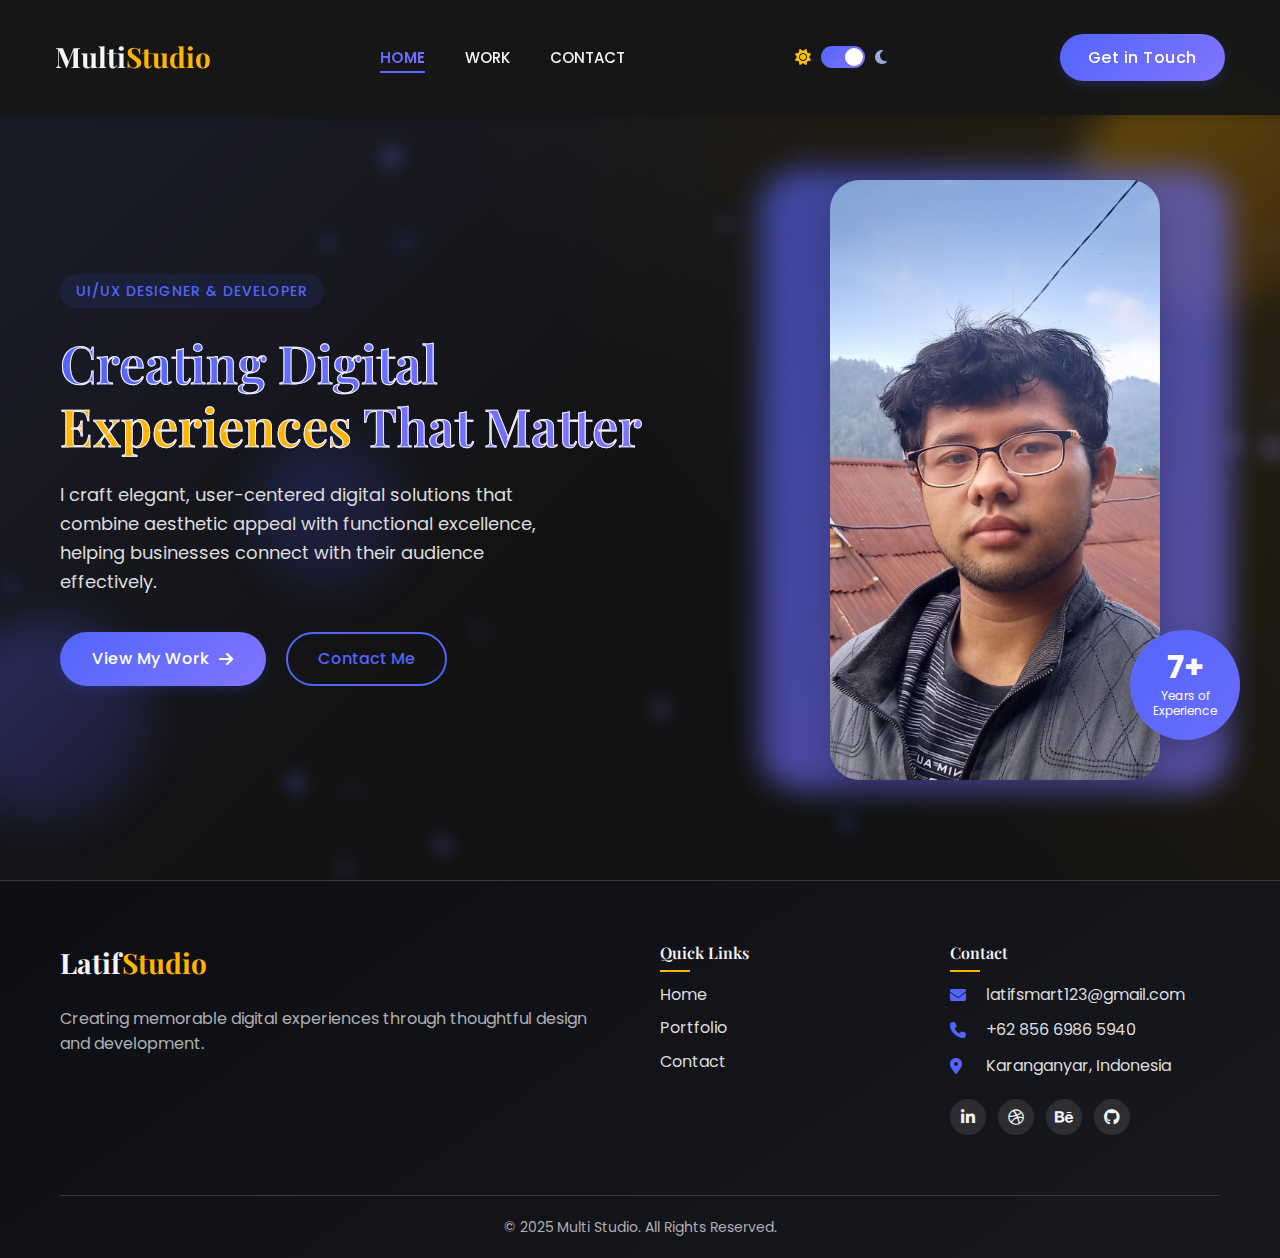
==== index.html @ 005adc11 "update repo" ====
<!DOCTYPE html>
<html lang="id">
  <head>
    <meta charset="UTF-8" />
    <meta name="viewport" content="width=device-width, initial-scale=1.0" />
    <title>Latif | UI/UX Designer & Developer</title>
    <link rel="stylesheet" href="style.css" />
    <link
      rel="stylesheet"
      href="https://cdnjs.cloudflare.com/ajax/libs/font-awesome/6.4.0/css/all.min.css"
    />
    <link
      href="https://fonts.googleapis.com/css2?family=Poppins:wght@300;400;500;600;700&family=Playfair+Display:wght@400;500;600;700&display=swap"
      rel="stylesheet"
    />
    <meta
      name="description"
      content="Latif - UI/UX Designer and Developer Portfolio. Creating digital experiences that matter."
    />
    <script src="script.js" defer></script>
  </head>
  <body>
    <!-- Gradient Dots Background -->
    <div class="gradient-dots"></div>
    <!-- Struktur header yang diperbaiki -->
    <!-- Header dengan struktur yang dioptimalkan -->
    <header>
      <div class="container">
        <!-- 1. Logo kiri -->
        <div class="logo">
          <a href="index.html">
            <span class="logo-text"
              >Multi<span class="accent">Studio</span></span
            >
          </a>
        </div>

        <!-- 2. Navigasi -->
        <nav>
          <ul class="nav-links">
            <li><a href="index.html" class="active">HOME</a></li>
            <li><a href="portfolio.html">WORK</a></li>
            <li><a href="contact.html">CONTACT</a></li>
          </ul>
        </nav>

        <!-- 3. Theme toggle tengah (untuk mobile) -->
        <div class="theme-toggle">
          <i class="fas fa-sun"></i>
          <label class="theme-toggle-switch">
            <input type="checkbox" id="themeToggle" class="hidden" />
            <span class="theme-toggle-slider"></span>
          </label>
          <i class="fas fa-moon"></i>
        </div>

        <!-- 4. CTA desktop -->
        <div class="cta desktop-only">
          <a href="contact.html" class="cta-button">Get in Touch</a>
        </div>

        <!-- 5. Hamburger mobile terpisah dan jelas -->
        <div class="hamburger mobile-trigger">
          <span></span>
          <span></span>
          <span></span>
        </div>
      </div>
    </header>

    <main>
      <section class="hero">
        <!-- Gradient particles container -->
        <div class="particles-container"></div>

        <!-- Gradient shape blobs -->
        <div class="shape shape-1"></div>
        <div class="shape shape-2"></div>
        <div class="shape shape-3"></div>

        <div class="container">
          <div class="hero-content">
            <div class="hero-text">
              <span class="subtitle">UI/UX DESIGNER & DEVELOPER</span>
              <h1>
                Creating Digital <span class="accent">Experiences</span> That
                Matter
              </h1>
              <p>
                I craft elegant, user-centered digital solutions that combine
                aesthetic appeal with functional excellence, helping businesses
                connect with their audience effectively.
              </p>
              <div class="hero-cta">
                <a href="portfolio.html" class="primary-button">
                  View My Work <i class="fas fa-arrow-right"></i>
                </a>
                <a href="contact.html" class="secondary-button"> Contact Me </a>
              </div>
            </div>
            <div class="hero-image">
              <!-- Profile image with gradient overlay -->
              <img
                src="images/latif.jpeg"
                alt="Latif Profile"
                class="profile-img"
              />
              <div class="experience-badge">
                <span class="years">7+</span>
                <span class="text">Years of<br />Experience</span>
              </div>
            </div>
          </div>
        </div>
      </section>
    </main>

    <footer>
      <div class="container">
        <div class="footer-content">
          <div class="footer-info">
            <div class="footer-logo">
              <span class="logo-text"
                >Latif<span class="accent">Studio</span></span
              >
            </div>
            <p>
              Creating memorable digital experiences through thoughtful design
              and development.
            </p>
          </div>
          <div class="footer-links-container">
            <div class="footer-links-column">
              <h4>Quick Links</h4>
              <div class="footer-links">
                <a href="index.html">Home</a>
                <a href="portfolio.html">Portfolio</a>
                <a href="contact.html">Contact</a>
              </div>
            </div>
            <div class="footer-links-column">
              <h4>Contact</h4>
              <div class="footer-contact-info">
                <p><i class="fas fa-envelope"></i> latifsmart123@gmail.com</p>
                <p><i class="fas fa-phone"></i> +62 856 6986 5940</p>
                <p>
                  <i class="fas fa-map-marker-alt"></i> Karanganyar, Indonesia
                </p>
              </div>
              <div class="footer-social">
                <a href="#"><i class="fab fa-linkedin-in"></i></a>
                <a href="#"><i class="fab fa-dribbble"></i></a>
                <a href="#"><i class="fab fa-behance"></i></a>
                <a href="#"><i class="fab fa-github"></i></a>
              </div>
            </div>
          </div>
        </div>
        <div class="footer-bottom">
          <p>&copy; 2025 Multi Studio. All Rights Reserved.</p>
        </div>
      </div>
    </footer>

    <script src="script.js"></script>
  </body>
</html>
---- style.css ----
/* 
   Theme Variables with Gradient Backgrounds
*/
:root {
  /* Light mode variables (default) */
  --primary-color: #3a5eff;
  --secondary-color: #6c48ff;
  --accent-color: #ffb400;
  --dark-bg: #ffffff;
  --light-bg: #f8f9fa;
  --text-color: #2d2e32;
  --text-secondary: #555555;
  --text-muted: #6c757d;
  --card-bg: #ffffff;
  --border-color: #e9ecef;
  --shadow-color: rgba(0, 0, 0, 0.05);
  --header-bg: rgba(255, 255, 255, 0.95);

  /* New gradient variables - Light mode */
  --gradient-primary: linear-gradient(135deg, #3a5eff, #6c48ff);
  --gradient-background: linear-gradient(145deg, #f8f9fa, #ffffff);
  --gradient-card: linear-gradient(135deg, #ffffff, #f8f9fa);
  --gradient-hero: linear-gradient(
    to right bottom,
    rgba(255, 255, 255, 0.8),
    rgba(248, 249, 250, 0.9)
  );
  --gradient-accent: linear-gradient(135deg, #ffb400, #ff9500);

  /* Light mode RGB variables */
  --primary-color-rgb: 58, 94, 255;
  --secondary-color-rgb: 106, 72, 255;
  --accent-color-rgb: 255, 180, 0;

  /* Common variables */
  --font-primary: "Poppins", sans-serif;
  --font-heading: "Playfair Display", serif;
  --transition: all 0.3s ease;
  --box-shadow: 0 10px 30px var(--shadow-color);
  --border-radius: 12px;
}

/* Dark mode variables with gradients */
[data-theme="dark"] {
  --primary-color: #5365fb;
  --secondary-color: #8075ff;
  --accent-color: #ffb400;
  --dark-bg: #161616;
  --light-bg: #202020;
  --text-color: #f5f5f5;
  --text-secondary: #dddddd;
  --text-muted: #b0b0b0;
  --card-bg: #242424;
  --border-color: #383838;
  --shadow-color: rgba(0, 0, 0, 0.2);
  --header-bg: rgba(22, 22, 22, 0.95);

  /* New gradient variables - Dark mode */
  --gradient-primary: linear-gradient(135deg, #5365fb, #8075ff);
  --gradient-background: linear-gradient(145deg, #0d0d14, #18181f);
  --gradient-card: linear-gradient(135deg, #242424, #1a1a1a);
  --gradient-hero: linear-gradient(
    to right bottom,
    rgba(22, 22, 22, 0.9),
    rgba(16, 16, 16, 0.95)
  );
  --gradient-accent: linear-gradient(135deg, #ffb400, #ff7300);

  /* Dark mode RGB variables */
  --primary-color-rgb: 83, 101, 251;
  --secondary-color-rgb: 128, 117, 255;
  --accent-color-rgb: 255, 180, 0;
}

/* 
   Theme Toggle Switch Styles - DENGAN PERBAIKAN
*/
.theme-toggle {
  display: flex;
  align-items: center;
  margin-right: 24px;
  position: relative;
  z-index: 1002;
}

.theme-toggle i {
  color: var(--text-color);
  font-size: 16px;
}

.theme-toggle i.fa-sun {
  color: #ffc107;
}

.theme-toggle i.fa-moon {
  color: #9fa8da;
}

.theme-toggle-switch {
  position: relative;
  display: inline-block;
  width: 44px;
  height: 22px;
  margin: 0 10px;
}

.theme-toggle-switch input {
  opacity: 0;
  width: 0;
  height: 0;
}

.theme-toggle-slider {
  position: absolute;
  cursor: pointer;
  top: 0;
  left: 0;
  right: 0;
  bottom: 0;
  background: var(--gradient-primary);
  transition: 0.4s;
  border-radius: 34px;
}

.theme-toggle-slider:before {
  position: absolute;
  content: "";
  height: 18px;
  width: 18px;
  left: 2px;
  bottom: 2px;
  background-color: white;
  transition: 0.4s;
  border-radius: 50%;
}

input:checked + .theme-toggle-slider {
  background: var(--gradient-primary);
}

input:checked + .theme-toggle-slider:before {
  transform: translateX(22px);
}

/* Helper class to hide elements but keep them accessible for screen readers */
.hidden {
  position: absolute;
  width: 1px;
  height: 1px;
  padding: 0;
  margin: -1px;
  overflow: hidden;
  clip: rect(0, 0, 0, 0);
  white-space: nowrap;
  border: 0;
}

/* 
   Global Styles 
*/
* {
  margin: 0;
  padding: 0;
  box-sizing: border-box;
}

body {
  font-family: var(--font-primary);
  background: var(--gradient-background);
  color: var(--text-color);
  line-height: 1.6;
  overflow-x: hidden;
  transition: background-color 0.3s ease, color 0.3s ease;
}

/* Add mesh gradient patterns to light and dark themes */
[data-theme="light"] body::before {
  content: "";
  position: fixed;
  top: 0;
  left: 0;
  width: 100%;
  height: 100%;
  background-image: radial-gradient(
      circle at 20% 35%,
      rgba(58, 94, 255, 0.05) 0%,
      transparent 50%
    ),
    radial-gradient(
      circle at 75% 15%,
      rgba(255, 180, 0, 0.05) 0%,
      transparent 50%
    ),
    radial-gradient(
      circle at 85% 75%,
      rgba(106, 72, 255, 0.05) 0%,
      transparent 50%
    );
  pointer-events: none;
  z-index: -1;
}

/* Enhanced gradient background for dark mode */
[data-theme="dark"] body {
  background: linear-gradient(135deg, #0f1016, #191925);
  background-attachment: fixed;
}

[data-theme="dark"] body::before {
  content: "";
  position: fixed;
  top: 0;
  left: 0;
  width: 100%;
  height: 100%;
  background-image: radial-gradient(
      circle at 20% 35%,
      rgba(83, 101, 251, 0.15) 0%,
      transparent 50%
    ),
    radial-gradient(
      circle at 75% 15%,
      rgba(255, 180, 0, 0.1) 0%,
      transparent 50%
    ),
    radial-gradient(
      circle at 85% 75%,
      rgba(128, 117, 255, 0.15) 0%,
      transparent 50%
    );
  pointer-events: none;
  z-index: -1;
}

h1,
h2,
h3,
h4,
h5,
h6 {
  font-family: var(--font-heading);
  font-weight: 600;
  line-height: 1.3;
}

.container {
  width: 100%;
  max-width: 1200px;
  margin: 0 auto;
  padding: 0 20px;
}

.accent {
  color: var(--accent-color);
}

a {
  color: var(--text-color);
  text-decoration: none;
  transition: var(--transition);
}

img {
  max-width: 100%;
  height: auto;
}

ul {
  list-style: none;
}

section {
  padding: 100px 0;
  position: relative;
}

/* Gradient overlay for section transitions */
section:not(:first-child)::before {
  content: "";
  position: absolute;
  top: -100px;
  left: 0;
  width: 100%;
  height: 100px;
  background: linear-gradient(to bottom, transparent, var(--dark-bg));
  z-index: 1;
}

/* Prevent scrolling when menu is open */
body.menu-open {
  overflow: hidden;
}
/* 
   Header and Navigation - DENGAN PERBAIKAN
*/
header {
  position: fixed;
  top: 0;
  left: 0;
  width: 100%;
  z-index: 1002;
  background: var(--header-bg);
  backdrop-filter: blur(10px);
  padding: 20px 0;
  transition: var(--transition);
  box-shadow: 0 2px 10px var(--shadow-color);
}

header .container {
  display: flex;
  justify-content: space-between;
  align-items: center;
  position: relative;
  z-index: 1002;
  padding: 15px;
}

.logo a {
  font-family: var(--font-heading);
  font-size: 28px;
  font-weight: 700;
  color: var(--text-color);
  display: flex;
  align-items: center;
}

.logo-text {
  position: relative;
}

/* Global Styles for Navigation */
.nav-links {
  display: flex;
  justify-content: space-between;
  align-items: center;
  list-style: none;
  padding: 0;
  margin: 0;
}

.nav-links li {
  margin: 0 15px;
}

.nav-links li a {
  text-decoration: none;
  color: var(--text-color);
  font-weight: 500;
  transition: color 0.3s ease;
}

.nav-links li a:hover {
  color: var(--primary-color);
}

.nav-links li a.active {
  background: var(--gradient-primary);
  background-clip: text;
  -webkit-background-clip: text;
  color: transparent;
  font-weight: 600;
}

.nav-links {
  display: flex;
}

.nav-links li {
  margin: 0 20px;
}

.nav-links li a {
  font-size: 15px;
  font-weight: 500;
  padding: 5px 0;
  position: relative;
  color: var(--text-color);
}

.nav-links li a::after {
  content: "";
  position: absolute;
  width: 0;
  height: 2px;
  background-color: var(--primary-color);
  bottom: 0;
  left: 0;
  transition: var(--transition);
}

.nav-links li a:hover::after,
.nav-links li a.active::after {
  width: 100%;
}

/* Add gradient background to active navigation */
.nav-links li a.active {
  background: var(--gradient-primary);
  background-clip: text;
  -webkit-background-clip: text;
  color: transparent;
  font-weight: 600;
}

.cta-button {
  background: var(--gradient-primary);
  color: white;
  padding: 12px 28px;
  border-radius: 50px;
  font-weight: 500;
  letter-spacing: 0.5px;
  transition: var(--transition);
  box-shadow: 0 4px 12px rgba(58, 94, 255, 0.2);
  position: relative;
  z-index: 1001;
  overflow: hidden;
}

.cta-button:before {
  content: "";
  position: absolute;
  top: 0;
  left: 0;
  width: 100%;
  height: 100%;
  background: var(--gradient-primary);
  z-index: -1;
  transition: 0.5s;
  transform: scaleX(0);
  transform-origin: right;
}

.cta-button:hover {
  transform: translateY(-3px);
  box-shadow: 0 6px 15px rgba(58, 94, 255, 0.3);
}

.cta-button:hover:before {
  transform: scaleX(1);
  transform-origin: left;
}

/* ===== HAMBURGER MENU (DENGAN PERBAIKAN) ===== */
/* Default: Menyembunyikan hamburger di desktop */
.hamburger {
  display: none !important;
  cursor: pointer;
  flex-direction: column;
  justify-content: space-between;
  width: 30px;
  height: 20px;
  position: absolute;
  right: 15px;
  top: 50%;
  transform: translateY(-50%);
  z-index: 1003; /* Z-index tinggi agar tetap di atas */
  transition: all 0.3s ease;
}

.hamburger span {
  display: block;
  height: 3px;
  width: 100%;
  background-color: var(--text-color);
  border-radius: 3px;
  transition: all 0.3s ease;
}

/* Hamburger Animation */
.hamburger.active span:nth-child(1) {
  transform: translateY(8px) rotate(45deg);
}

.hamburger.active span:nth-child(2) {
  opacity: 0;
}

.hamburger.active span:nth-child(3) {
  transform: translateY(-8px) rotate(-45deg);
}

/* Enhanced glow effects */
.primary-button:hover,
.cta-button:hover {
  box-shadow: 0 6px 15px rgba(var(--primary-color-rgb), 0.4),
    0 0 30px rgba(var(--primary-color-rgb), 0.2);
}

.secondary-button {
  background-color: transparent;
  border: 2px solid var(--primary-color);
  color: var(--primary-color);
  padding: 12px 30px;
  border-radius: 50px;
  font-weight: 500;
  transition: var(--transition);
}

.secondary-button:hover {
  background-color: var(--primary-color);
  color: white;
  transform: translateY(-3px);
}

/* 
   Hero Section
*/
.hero {
  padding: 180px 0 100px;
  position: relative;
  overflow: hidden;
  background-image: var(--gradient-background);
}

.hero:before {
  content: "";
  position: absolute;
  top: 0;
  left: 0;
  right: 0;
  bottom: 0;
  background-image: var(--gradient-hero);
  z-index: 0;
}

/* Add gradient overlay to hero section */
.hero::after {
  content: "";
  position: absolute;
  top: 0;
  left: 0;
  width: 100%;
  height: 100%;
  background: linear-gradient(
      135deg,
      rgba(var(--primary-color-rgb), 0.1) 0%,
      transparent 50%
    ),
    linear-gradient(
      235deg,
      rgba(var(--accent-color-rgb), 0.1) 0%,
      transparent 50%
    );
  z-index: 0;
}

.hero-content {
  display: flex;
  justify-content: space-between;
  align-items: center;
  gap: 60px;
  position: relative;
  z-index: 1;
}

.hero-text {
  flex: 1;
  max-width: 600px;
}

.subtitle {
  background-color: rgba(58, 94, 255, 0.1);
  color: var(--primary-color);
  padding: 6px 16px;
  border-radius: 50px;
  display: inline-block;
  margin-bottom: 24px;
  font-weight: 500;
  font-size: 14px;
  letter-spacing: 1px;
}

/* Gradient text for headings */
.section-title,
.hero-text h1 {
  background-image: var(--gradient-primary);
  background-clip: text;
  -webkit-background-clip: text;
  color: transparent;
  display: inline-block;
  font-size: 52px;
  margin-bottom: 24px;
  line-height: 1.2;
}

/* Gradient text stroke effect for featured headings */
.hero-text h1 {
  position: relative;
  color: transparent;
  -webkit-text-stroke: 1px var(--text-color);
  background-clip: text;
  -webkit-background-clip: text;
  background-image: linear-gradient(
    to right,
    var(--primary-color),
    var(--secondary-color)
  );
}

.hero-text p {
  margin-bottom: 32px;
  font-size: 18px;
  color: var(--text-secondary);
  max-width: 500px;
}

.hero-cta {
  display: flex;
  align-items: center;
  gap: 20px;
  margin-top: 36px;
}

.primary-button {
  background: var(--gradient-primary);
  color: white;
  padding: 14px 32px;
  border-radius: 50px;
  font-weight: 500;
  letter-spacing: 0.5px;
  display: inline-flex;
  align-items: center;
  box-shadow: 0 4px 12px rgba(58, 94, 255, 0.2);
  transition: var(--transition);
  position: relative;
  z-index: 1;
  overflow: hidden;
}

.primary-button:before {
  content: "";
  position: absolute;
  top: 0;
  left: 0;
  width: 100%;
  height: 100%;
  background: var(--gradient-primary);
  z-index: -1;
  transition: 0.5s;
  transform: scaleX(0);
  transform-origin: right;
}

.primary-button i {
  margin-left: 10px;
}

.primary-button:hover {
  transform: translateY(-3px);
  box-shadow: 0 6px 15px rgba(58, 94, 255, 0.3);
}

.primary-button:hover:before {
  transform: scaleX(1);
  transform-origin: left;
}

.hero-image {
  flex: 1;
  position: relative;
  max-width: 450px;
  display: flex;
  justify-content: center;
}

/* Gradient borders for featured elements */
.hero-image::after {
  content: "";
  position: absolute;
  top: -10px;
  left: -10px;
  right: -10px;
  bottom: -10px;
  background: var(--gradient-primary);
  z-index: 1;
  border-radius: 40px;
  opacity: 0.6;
  filter: blur(15px);
}

.profile-img {
  border-radius: 30px;
  position: relative;
  z-index: 2;
  max-width: 100%;
  height: auto;
  max-height: 600px;
  object-fit: cover;
  box-shadow: var(--box-shadow);
}
/* Add gradient to experience badge */
.experience-badge {
  position: absolute;
  bottom: 40px;
  right: -20px;
  background: var(--gradient-primary);
  background-size: 200% 200%;
  animation: gradientAnimation 5s ease infinite;
  color: white;
  padding: 20px;
  border-radius: 50%;
  width: 110px;
  height: 110px;
  display: flex;
  flex-direction: column;
  justify-content: center;
  align-items: center;
  text-align: center;
  box-shadow: var(--box-shadow);
  z-index: 3;
}

.experience-badge .years {
  font-size: 32px;
  font-weight: 700;
  line-height: 1;
  margin-bottom: 5px;
}

.experience-badge .text {
  font-size: 12px;
  line-height: 1.3;
}

/* Add animated shape gradients for hero section */
.shape {
  position: absolute;
  border-radius: 50%;
  z-index: 1;
  filter: blur(20px);
}

.shape-1 {
  width: 200px;
  height: 200px;
  background: linear-gradient(
    135deg,
    rgba(83, 101, 251, 0.3),
    rgba(106, 72, 255, 0.1)
  );
  bottom: 60px;
  left: -50px;
  animation: floatAnimation 8s ease-in-out infinite;
}

.shape-2 {
  width: 250px;
  height: 250px;
  background: linear-gradient(
    135deg,
    rgba(255, 180, 0, 0.3),
    rgba(255, 115, 0, 0.1)
  );
  top: 60px;
  right: -50px;
  animation: floatAnimation 10s ease-in-out infinite reverse;
}

.shape-3 {
  width: 150px;
  height: 150px;
  background: linear-gradient(
    135deg,
    rgba(58, 94, 255, 0.2),
    rgba(108, 72, 255, 0.1)
  );
  top: 50%;
  left: 20%;
  animation: floatAnimation 12s ease-in-out infinite 1s;
}

@keyframes floatAnimation {
  0% {
    transform: translateY(0) rotate(0deg);
  }
  50% {
    transform: translateY(-20px) rotate(5deg);
  }
  100% {
    transform: translateY(0) rotate(0deg);
  }
}

.social-bar {
  position: absolute;
  left: 40px;
  top: 50%;
  transform: translateY(-50%);
  display: flex;
  flex-direction: column;
  align-items: center;
}

.social-icon {
  width: 40px;
  height: 40px;
  border-radius: 50%;
  background-color: var(--card-bg);
  color: var(--text-color);
  display: flex;
  align-items: center;
  justify-content: center;
  margin: 10px 0;
  transition: var(--transition);
  box-shadow: var(--box-shadow);
}

/* Add gradient to social icons hover state */
.social-icon:hover,
.footer-social a:hover {
  background: var(--gradient-primary);
  background-size: 200% 200%;
  transform: translateY(-3px);
  color: white;
}

/* Special hover effect for social icons */
.social-icon:hover {
  transform: translateY(-3px) rotate(15deg);
  background: var(--gradient-primary);
  box-shadow: 0 5px 15px rgba(var(--primary-color-rgb), 0.3);
}

.social-line {
  width: 2px;
  height: 100px;
  background-color: var(--border-color);
  margin-top: 16px;
}

.scroll-indicator {
  position: absolute;
  bottom: 40px;
  right: 40px;
  display: flex;
  flex-direction: column;
  align-items: center;
  transform: rotate(90deg);
  transform-origin: right bottom;
}

.scroll-text {
  font-size: 14px;
  font-weight: 500;
  letter-spacing: 2px;
  margin-right: 10px;
  color: var(--text-muted);
}

/* Add gradient to scroll line */
.scroll-line {
  width: 60px;
  height: 2px;
  background: var(--gradient-primary);
  background-size: 200% 200%;
  animation: gradientAnimation 5s ease infinite;
  margin-top: 8px;
  position: relative;
}

.scroll-line:after {
  content: "";
  position: absolute;
  right: 0;
  top: -3px;
  width: 8px;
  height: 8px;
  border-radius: 50%;
  background-color: var(--primary-color);
  box-shadow: 0 0 10px 2px var(--primary-color);
}

/* 
   Section Headers
*/
.section-header {
  text-align: center;
  margin-bottom: 60px;
  position: relative;
  z-index: 1;
}

.section-subtitle {
  color: var(--primary-color);
  font-size: 14px;
  font-weight: 500;
  letter-spacing: 2px;
  display: block;
  margin-bottom: 16px;
}

.section-title {
  font-size: 40px;
  margin-bottom: 20px;
  position: relative;
  display: inline-block;
}

.section-title:after {
  content: "";
  position: absolute;
  width: 60px;
  height: 3px;
  background-color: var(--accent-color);
  bottom: -10px;
  left: 50%;
  transform: translateX(-50%);
}

/* 
   About Section
*/
.about {
  background: var(--gradient-background);
  position: relative;
}

.about-content {
  display: flex;
  align-items: center;
  gap: 60px;
}

.about-image {
  flex: 1;
  position: relative;
  border-radius: var(--border-radius);
  overflow: hidden;
}

.about-image img {
  width: 100%;
  border-radius: var(--border-radius);
  transition: var(--transition);
}

.image-overlay {
  position: absolute;
  top: 0;
  left: 0;
  width: 100%;
  height: 100%;
  background: linear-gradient(
    135deg,
    rgba(83, 101, 251, 0.2),
    rgba(255, 180, 0, 0.2)
  );
  border-radius: var(--border-radius);
}

.about-text {
  flex: 1;
}

.about-text h3 {
  font-size: 32px;
  margin-bottom: 24px;
  color: var(--text-color);
}

.about-text p {
  margin-bottom: 24px;
  color: var(--text-secondary);
}

.stats-grid {
  display: grid;
  grid-template-columns: repeat(3, 1fr);
  gap: 24px;
  margin: 40px 0;
}

.stat-item {
  text-align: center;
}

.stat-number {
  display: block;
  font-size: 36px;
  font-weight: 700;
  color: var(--primary-color);
  margin-bottom: 8px;
}

.stat-text {
  display: block;
  font-size: 14px;
  color: var(--text-muted);
}

.skills {
  margin: 40px 0;
}

.skill {
  margin-bottom: 24px;
}

.skill-header {
  display: flex;
  justify-content: space-between;
  margin-bottom: 8px;
  font-weight: 500;
}

.skill-percentage {
  color: var(--primary-color);
}

.skill-bar {
  height: 8px;
  background-color: rgba(0, 0, 0, 0.1);
  border-radius: 4px;
  overflow: hidden;
  position: relative;
}

/* Add animated gradient to skill progress bars */
.skill-progress {
  height: 100%;
  background: var(--gradient-primary);
  border-radius: 4px;
  background-size: 200% 200%;
  animation: gradientAnimation 5s ease infinite;
}

/* Enhance skill bars with gradient animation */
.skill-bar::after {
  content: "";
  position: absolute;
  top: 0;
  left: 0;
  height: 100%;
  width: 30px;
  background: linear-gradient(
    90deg,
    rgba(255, 255, 255, 0),
    rgba(255, 255, 255, 0.3),
    rgba(255, 255, 255, 0)
  );
  animation: shimmer 2s infinite;
}

@keyframes shimmer {
  0% {
    transform: translateX(-100%);
  }
  100% {
    transform: translateX(1000%);
  }
}

.text-button {
  display: inline-flex;
  align-items: center;
  color: var(--primary-color);
  font-weight: 500;
  transition: var(--transition);
}

.text-button i {
  margin-left: 8px;
  transition: var(--transition);
}

.text-button:hover {
  color: var(--secondary-color);
}

.text-button:hover i {
  transform: translateX(5px);
}

/* 
   Services Section
*/
.services {
  padding: 120px 0;
}

.services-grid {
  display: grid;
  grid-template-columns: repeat(auto-fill, minmax(280px, 1fr));
  gap: 30px;
}

/* Update cards with gradient backgrounds */
.service-card {
  background: var(--gradient-card);
  box-shadow: var(--box-shadow);
  border-radius: var(--border-radius);
  padding: 40px 30px;
  transition: var(--transition);
  text-align: center;
  border: 1px solid var(--border-color);
  backdrop-filter: blur(15px);
  -webkit-backdrop-filter: blur(15px);
}

/* Animated gradient border */
@keyframes gradientBorder {
  0% {
    border-image-source: linear-gradient(
      0deg,
      var(--primary-color),
      var(--secondary-color)
    );
  }
  100% {
    border-image-source: linear-gradient(
      360deg,
      var(--primary-color),
      var(--secondary-color)
    );
  }
}

.service-card:hover {
  transform: translateY(-10px);
  box-shadow: 0 15px 30px var(--shadow-color);
  border-width: 2px;
  border-style: solid;
  border-image-slice: 1;
  border-image-source: linear-gradient(
    var(--primary-color),
    var(--secondary-color)
  );
  animation: gradientBorder 3s linear infinite;
}

/* Add animated gradient to service icons */
.service-icon {
  width: 80px;
  height: 80px;
  background: var(--gradient-primary);
  color: white;
  font-size: 32px;
  border-radius: 50%;
  display: flex;
  align-items: center;
  justify-content: center;
  margin: 0 auto 24px;
  transition: var(--transition);
  background-size: 200% 200%;
  animation: gradientAnimation 5s ease infinite;
}

/* Animation for gradient flow */
@keyframes gradientAnimation {
  0% {
    background-position: 0% 50%;
  }
  50% {
    background-position: 100% 50%;
  }
  100% {
    background-position: 0% 50%;
  }
}

.service-card h3 {
  margin-bottom: 16px;
  font-size: 22px;
}

.service-card p {
  color: var(--text-muted);
  margin-bottom: 24px;
}

.service-link {
  display: inline-flex;
  align-items: center;
  color: var(--primary-color);
  font-weight: 500;
  font-size: 15px;
  transition: var(--transition);
}

.service-link i {
  margin-left: 8px;
  font-size: 14px;
  transition: var(--transition);
}

.service-link:hover {
  color: var(--secondary-color);
}

.service-link:hover i {
  transform: translateX(5px);
}

/* 
   CTA Section
*/
/* Update CTA section with gradient */
.cta-section {
  background: var(--gradient-background);
  padding: 80px 0;
  position: relative;
  overflow: hidden;
}

.cta-section:before {
  content: "";
  position: absolute;
  top: 0;
  left: 0;
  right: 0;
  bottom: 0;
  background-image: var(--gradient-hero);
  opacity: 0.7;
  z-index: 0;
}

.cta-grid {
  display: grid;
  grid-template-columns: 2fr 1fr;
  gap: 40px;
  align-items: center;
  position: relative;
  z-index: 1;
}

.cta-text h2 {
  font-size: 36px;
  margin-bottom: 16px;
}

.cta-text p {
  font-size: 18px;
  color: var(--text-muted);
  max-width: 500px;
}

.cta-button-container {
  display: flex;
  justify-content: flex-end;
}

/* Add pulse animation to CTA button */
@keyframes pulseGradient {
  0% {
    box-shadow: 0 0 0 0 rgba(83, 101, 251, 0.7);
  }
  70% {
    box-shadow: 0 0 0 15px rgba(83, 101, 251, 0);
  }
  100% {
    box-shadow: 0 0 0 0 rgba(83, 101, 251, 0);
  }
}

.cta-button-container .primary-button {
  animation: pulseGradient 2s infinite;
}
/* 
   Footer
*/
/* Update footer */
footer {
  background: var(--gradient-background);
  border-top: 1px solid var(--border-color);
  padding: 60px 0 20px;
  position: relative;
}

.footer-content {
  display: grid;
  grid-template-columns: repeat(auto-fit, minmax(200px, 1fr));
  gap: 40px;
  margin-bottom: 40px;
}

.footer-info {
  padding-right: 20px;
}

.footer-logo {
  font-family: var(--font-heading);
  font-size: 28px;
  font-weight: 700;
  color: var(--text-color);
  margin-bottom: 20px;
}

.footer-info p {
  color: var(--text-muted);
  margin-bottom: 20px;
}

.footer-links-container {
  display: grid;
  grid-template-columns: repeat(auto-fit, minmax(150px, 1fr));
  gap: 20px;
}

.footer-links-column {
  margin-bottom: 20px;
}

.footer-links-column h4 {
  margin-bottom: 10px;
  position: relative;
  display: inline-block;
  padding-bottom: 8px;
}

.footer-links-column h4:after {
  content: "";
  position: absolute;
  left: 0;
  bottom: 0;
  width: 30px;
  height: 2px;
  background-color: var(--accent-color);
}

.footer-links {
  display: flex;
  flex-direction: column;
}

.footer-links a {
  margin-bottom: 8px;
  color: var(--text-secondary);
  transition: var(--transition);
}

.footer-links a:hover {
  color: var(--primary-color);
  transform: translateX(5px);
}

.footer-contact-info p {
  display: flex;
  align-items: center;
  margin-bottom: 10px;
  color: var(--text-secondary);
}

.footer-contact-info i {
  width: 24px;
  margin-right: 12px;
  color: var(--primary-color);
}

.footer-social {
  display: flex;
  margin-top: 20px;
}

.footer-social a {
  width: 36px;
  height: 36px;
  background-color: rgba(255, 255, 255, 0.1);
  color: var(--text-color);
  display: flex;
  align-items: center;
  justify-content: center;
  border-radius: 50%;
  margin-right: 12px;
  transition: var(--transition);
}

.footer-social a:hover {
  background-color: var(--primary-color);
  color: white;
  transform: translateY(-5px);
}

.footer-bottom {
  text-align: center;
  padding-top: 20px;
  border-top: 1px solid var(--border-color);
}

.footer-bottom p {
  color: var(--text-muted);
  font-size: 14px;
}

/* 
   Portfolio Page Styles
*/

/* Header Section */
.page-header {
  background: var(--gradient-background);
  padding: 100px 0 60px;
  text-align: center;
  position: relative;
  overflow: hidden;
}

.page-header:before {
  content: "";
  position: absolute;
  top: 0;
  left: 0;
  right: 0;
  bottom: 0;
  background-image: var(--gradient-hero);
  opacity: 0.7;
  z-index: 0;
}

.page-header .section-title {
  margin-bottom: 10px;
}

.page-header p {
  color: var(--text-secondary);
  max-width: 600px;
  margin: 0 auto;
}

/* Portfolio Section */
.portfolio {
  background-color: var(--dark-bg);
  padding: 40px 0 80px;
}

/* Filter Buttons */
.portfolio-filter {
  display: flex;
  justify-content: center;
  gap: 20px;
  margin-bottom: 50px;
}

.filter-btn {
  background: transparent;
  border: none;
  color: var(--text-color);
  font-family: var(--font-primary);
  font-size: 16px;
  font-weight: 500;
  cursor: pointer;
  padding: 10px 20px;
  border-radius: 30px;
  transition: var(--transition);
}

.filter-btn.active,
.filter-btn:hover {
  background-color: var(--primary-color);
  color: white;
}

/* Portfolio Grid */
.portfolio-grid {
  display: grid;
  grid-template-columns: repeat(3, 1fr);
  gap: 30px;
}

/* Portfolio Items */
.portfolio-item {
  position: relative;
  border-radius: var(--border-radius);
  overflow: hidden;
  background-color: var(--card-bg);
  transition: var(--transition);
}

.portfolio-item:hover {
  transform: translateY(-10px);
  box-shadow: var(--box-shadow);
}

/* Add gradient overlay to portfolio items */
.portfolio-item::before {
  content: "";
  position: absolute;
  top: 0;
  left: 0;
  width: 100%;
  height: 100%;
  background: linear-gradient(
    145deg,
    rgba(var(--primary-color-rgb), 0.1),
    rgba(var(--secondary-color-rgb), 0.1)
  );
  border-radius: var(--border-radius);
  opacity: 0;
  transition: var(--transition);
  z-index: 1;
}

.portfolio-item:hover::before {
  opacity: 1;
}

/* Portfolio Images */
.portfolio-image {
  position: relative;
  overflow: hidden;
  height: 250px;
  border-radius: var(--border-radius);
}

.portfolio-image img {
  width: 100%;
  height: 100%;
  object-fit: cover;
  transition: transform 0.6s ease;
  filter: grayscale(20%);
  transition: filter 0.6s ease, transform 0.6s ease;
}

.portfolio-item:hover .portfolio-image img {
  transform: scale(1.1);
  filter: grayscale(0%);
}

/* Portfolio Overlay */
.portfolio-overlay {
  position: absolute;
  bottom: 0;
  left: 0;
  width: 100%;
  height: 100%;
  background: linear-gradient(to top, rgba(0, 0, 0, 0.8), transparent);
  display: flex;
  align-items: flex-end;
  padding: 20px;
  transition: var(--transition);
  opacity: 0;
}

.portfolio-item:hover .portfolio-overlay {
  opacity: 1;
}

/* Portfolio Info */
.portfolio-info {
  color: white;
  width: 100%;
}

.portfolio-info h3 {
  font-size: 20px;
  margin-bottom: 5px;
}

.portfolio-info p {
  font-size: 14px;
  opacity: 0.8;
}

/* Portfolio Link */
.portfolio-link {
  position: absolute;
  top: 20px;
  right: 20px;
  background-color: var(--primary-color);
  color: white;
  width: 40px;
  height: 40px;
  border-radius: 50%;
  display: flex;
  align-items: center;
  justify-content: center;
  transition: var(--transition);
  transform: translateY(20px);
  opacity: 0;
}

.portfolio-item:hover .portfolio-link {
  transform: translateY(0);
  opacity: 1;
}

/* 
   Contact Page Styles
*/

/* Contact Section */
.contact-section {
  background-color: var(--dark-bg);
  padding: 60px 0 100px;
}

.contact-grid {
  display: grid;
  grid-template-columns: 1fr 1fr;
  gap: 40px;
}

/* Contact Information Card */
.contact-info-card {
  background: var(--gradient-card);
  border-radius: var(--border-radius);
  padding: 40px;
  height: 100%;
  box-shadow: var(--box-shadow);
  backdrop-filter: blur(15px);
  -webkit-backdrop-filter: blur(15px);
  border: 2px solid;
  border-image-slice: 1;
  border-image-source: linear-gradient(
    to right,
    var(--primary-color),
    var(--secondary-color)
  );
  animation: borderAnimation 8s infinite linear;
  background-clip: padding-box;
}

.contact-info-card h2 {
  font-size: 28px;
  margin-bottom: 10px;
  color: var(--text-color);
}

.contact-info-card > p {
  color: var(--text-secondary);
  margin-bottom: 40px;
}

/* Contact Details */
.contact-details {
  margin-bottom: 50px;
}

.contact-item {
  display: flex;
  margin-bottom: 30px;
}

.contact-icon {
  width: 50px;
  height: 50px;
  background-color: rgba(58, 94, 255, 0.1);
  border-radius: 50%;
  display: flex;
  align-items: center;
  justify-content: center;
  margin-right: 15px;
}

.contact-icon i {
  color: var(--primary-color);
  font-size: 20px;
}

.contact-text h3 {
  font-size: 18px;
  margin-bottom: 5px;
  color: var(--text-color);
}

.contact-text p {
  color: var(--text-secondary);
  font-size: 15px;
}

/* Social Icons */
.social-icons {
  display: flex;
  gap: 15px;
}

.social-icons .social-icon {
  width: 40px;
  height: 40px;
  background-color: var(--dark-bg);
  border-radius: 50%;
  display: flex;
  align-items: center;
  justify-content: center;
  color: var(--text-color);
  transition: var(--transition);
  margin: 0;
}

.social-icons .social-icon:hover {
  background-color: var(--primary-color);
  color: white;
  transform: translateY(-5px);
}

/* Contact Form Card */
.contact-form-card {
  background: var(--gradient-card);
  border-radius: var(--border-radius);
  padding: 40px;
  box-shadow: var(--box-shadow);
  backdrop-filter: blur(15px);
  -webkit-backdrop-filter: blur(15px);
  border: 2px solid;
  border-image-slice: 1;
  border-image-source: linear-gradient(
    to right,
    var(--primary-color),
    var(--secondary-color)
  );
  animation: borderAnimation 8s infinite linear;
  background-clip: padding-box;
}

/* Add animated gradient border to cards */
@keyframes borderAnimation {
  0% {
    border-image-source: linear-gradient(
      0deg,
      var(--primary-color),
      var(--secondary-color)
    );
  }
  25% {
    border-image-source: linear-gradient(
      90deg,
      var(--primary-color),
      var(--secondary-color)
    );
  }
  50% {
    border-image-source: linear-gradient(
      180deg,
      var(--primary-color),
      var(--secondary-color)
    );
  }
  75% {
    border-image-source: linear-gradient(
      270deg,
      var(--primary-color),
      var(--secondary-color)
    );
  }
  100% {
    border-image-source: linear-gradient(
      360deg,
      var(--primary-color),
      var(--secondary-color)
    );
  }
}

.contact-form-card h2 {
  font-size: 28px;
  margin-bottom: 30px;
  color: var(--text-color);
}

/* Form Styles */
.form-group {
  margin-bottom: 25px;
}

.form-group label {
  display: block;
  margin-bottom: 8px;
  font-weight: 500;
  color: var(--text-color);
}

.form-group input,
.form-group textarea {
  width: 100%;
  padding: 12px 15px;
  background-color: var(--dark-bg);
  border: 1px solid var(--border-color);
  border-radius: 8px;
  color: var(--text-color);
  font-family: var(--font-primary);
  font-size: 15px;
  transition: var(--transition);
}

.form-group input:focus,
.form-group textarea:focus {
  border-color: var(--primary-color);
  outline: none;
  box-shadow: 0 0 0 3px rgba(58, 94, 255, 0.1);
}

.form-group input::placeholder,
.form-group textarea::placeholder {
  color: var(--text-muted);
}

/* Send Button */
.send-button {
  background: var(--primary-color);
  color: white;
  border: none;
  border-radius: 50px;
  padding: 14px 30px;
  font-family: var(--font-primary);
  font-size: 16px;
  font-weight: 500;
  cursor: pointer;
  display: inline-flex;
  align-items: center;
  justify-content: center;
  transition: var(--transition);
}

.send-button i {
  margin-left: 10px;
}

.send-button:hover {
  background: var(--secondary-color);
  transform: translateY(-3px);
  box-shadow: 0 6px 15px rgba(58, 94, 255, 0.2);
}

/* Animated particles */
.particles-container {
  position: absolute;
  top: 0;
  left: 0;
  width: 100%;
  height: 100%;
  overflow: hidden;
  z-index: 0;
  pointer-events: none;
}

.particle {
  position: absolute;
  border-radius: 50%;
  opacity: 0.1;
  filter: blur(8px);
}

/* Additional animation for floating particles */
@keyframes floatParticle {
  0% {
    transform: translateY(0) translateX(0) rotate(0deg);
  }
  33% {
    transform: translateY(-30px) translateX(20px) rotate(120deg);
  }
  66% {
    transform: translateY(20px) translateX(-15px) rotate(240deg);
  }
  100% {
    transform: translateY(0) translateX(0) rotate(360deg);
  }
}

.particle:nth-child(odd) {
  animation: floatParticle 15s ease-in-out infinite;
}

.particle:nth-child(even) {
  animation: floatParticle 20s ease-in-out infinite reverse;
}

/* Add glowing dots animation for the background */
.gradient-dots {
  position: fixed;
  top: 0;
  left: 0;
  width: 100%;
  height: 100%;
  overflow: hidden;
  z-index: -1;
  opacity: 0.5;
}

.gradient-dot {
  position: absolute;
  width: 2px;
  height: 2px;
  border-radius: 50%;
  background-color: var(--primary-color);
  opacity: 0.2;
}

@keyframes pulseAndMove {
  0% {
    transform: scale(1);
    opacity: 0.3;
  }
  50% {
    transform: scale(1.5);
    opacity: 0.1;
  }
  100% {
    transform: scale(1);
    opacity: 0.3;
  }
}

/* Gradient dividers between sections */
.gradient-divider {
  height: 3px;
  background: var(--gradient-primary);
  margin: 0 auto;
  width: 100px;
  border-radius: 3px;
}
/* 
   Media Queries untuk Responsiveness - DENGAN PERBAIKAN TOGGLE DARK MODE
*/
@media (max-width: 1024px) {
  section {
    padding: 80px 0;
  }

  .hero-text h1 {
    font-size: 44px;
  }

  .section-title {
    font-size: 36px;
  }

  .about-text h3 {
    font-size: 28px;
  }

  .social-bar {
    display: none;
  }

  .scroll-indicator {
    display: none;
  }

  .stats-grid {
    grid-template-columns: repeat(3, 1fr);
  }

  .portfolio-grid {
    grid-template-columns: repeat(2, 1fr);
  }
}

/* ===== PERBAIKAN UTAMA UNTUK MOBILE LAYOUT ===== */
@media (max-width: 768px) {
  /* Perbaikan untuk theme toggle dan hamburger */

  /* PERUBAHAN: Pindahkan theme toggle ke tengah */
  .theme-toggle {
    position: absolute;
    left: 50%;
    transform: translateX(-50%);
    margin-right: 0;
    z-index: 1001;
  }

  /* Perbaikan tampilan hamburger menu */
  .hamburger {
    display: flex !important;
    position: absolute;
    right: 15px;
    top: 50%;
    transform: translateY(-50%);
    z-index: 1003;
    visibility: visible !important;
    opacity: 1 !important;
    width: 30px !important;
    height: 20px !important;
    overflow: visible !important;
    pointer-events: auto !important;
  }

  /* Sesuaikan ukuran logo */
  .logo {
    max-width: 40%;
    margin-right: auto;
  }

  /* Sembunyikan tombol CTA di mobile */
  .cta {
    display: none !important;
  }

  /* Styling nav links untuk mobile */
  .nav-links {
    position: fixed;
    top: 0;
    left: -100%;
    width: 100%;
    height: 100vh;
    background: var(--card-bg);
    background: linear-gradient(135deg, var(--dark-bg), var(--light-bg));
    flex-direction: column;
    justify-content: center;
    align-items: center;
    transition: all 0.5s ease;
    z-index: 1000;
    padding: 80px 0;
    backdrop-filter: blur(10px);
    -webkit-backdrop-filter: blur(10px);
    box-shadow: 0 10px 30px var(--shadow-color);
  }

  .nav-links.active {
    left: 0;
  }

  .nav-links li {
    margin: 20px 0;
    opacity: 0;
    transform: translateY(20px);
    transition: all 0.4s ease;
    transition-delay: 0.1s;
  }

  .nav-links.active li {
    opacity: 1;
    transform: translateY(0);
  }

  .nav-links.active li:nth-child(1) {
    transition-delay: 0.1s;
  }
  .nav-links.active li:nth-child(2) {
    transition-delay: 0.2s;
  }
  .nav-links.active li:nth-child(3) {
    transition-delay: 0.3s;
  }
  .nav-links.active li:nth-child(4) {
    transition-delay: 0.4s;
  }
  .nav-links.active li:nth-child(5) {
    transition-delay: 0.5s;
  }

  .nav-links li a {
    font-size: 18px;
    display: inline-block;
    padding: 8px 15px;
    position: relative;
  }

  /* Indikator menu mobile */
  .nav-links::after {
    content: "";
    position: absolute;
    bottom: 40px;
    left: 50%;
    transform: translateX(-50%);
    width: 60px;
    height: 4px;
    background: var(--gradient-primary);
    border-radius: 2px;
  }

  /* Layout adaptif untuk konten */
  .hero-content {
    flex-direction: column;
    gap: 60px;
  }

  .hero-text {
    order: 2;
    text-align: center;
  }

  .hero-cta {
    justify-content: center;
  }

  .about-content {
    flex-direction: column;
  }

  .about-text {
    text-align: center;
  }

  .stats-grid {
    grid-template-columns: repeat(3, 1fr);
  }

  .cta-grid {
    grid-template-columns: 1fr;
    text-align: center;
    gap: 30px;
  }

  .cta-button-container {
    justify-content: center;
  }

  .footer-content {
    grid-template-columns: 1fr;
  }

  .footer-info {
    text-align: center;
    padding-right: 0;
  }

  .footer-links-container {
    grid-template-columns: repeat(2, 1fr);
    gap: 30px;
  }

  .portfolio-filter {
    flex-wrap: wrap;
  }

  .contact-grid {
    grid-template-columns: 1fr;
  }

  .contact-info-card,
  .contact-form-card {
    padding: 30px;
  }
}

@media (max-width: 576px) {
  /* Penyesuaian untuk layar sangat kecil */
  .theme-toggle {
    transform: translateX(-50%) scale(0.9); /* Sedikit lebih kecil pada layar sangat kecil */
  }

  .hamburger {
    width: 25px;
    height: 16px;
    right: 15px;
  }

  /* Animasi hamburger untuk layar kecil */
  .hamburger.active span:nth-child(1) {
    transform: translateY(7px) rotate(45deg);
  }

  .hamburger.active span:nth-child(3) {
    transform: translateY(-7px) rotate(-45deg);
  }

  header .container {
    padding: 0 15px;
  }

  .logo a {
    font-size: 24px;
  }

  .nav-links li a {
    font-size: 16px;
  }

  section {
    padding: 60px 0;
  }

  .hero {
    padding: 150px 0 60px;
  }

  .hero-text h1 {
    font-size: 36px;
  }

  .hero-text p {
    font-size: 16px;
  }

  .hero-cta {
    flex-direction: column;
    gap: 16px;
  }

  .section-title {
    font-size: 28px;
  }

  .about-text h3 {
    font-size: 24px;
  }

  .stats-grid {
    grid-template-columns: 1fr;
    gap: 16px;
  }

  .services-grid {
    grid-template-columns: 1fr;
  }

  .cta-text h2 {
    font-size: 28px;
  }

  .footer-links-container {
    grid-template-columns: 1fr;
    gap: 40px;
  }

  .footer-links-column {
    text-align: center;
  }

  .footer-links-column h4:after {
    left: 50%;
    transform: translateX(-50%);
  }

  .footer-contact-info p {
    justify-content: center;
  }

  .footer-social {
    justify-content: center;
  }

  .portfolio-grid {
    grid-template-columns: 1fr;
  }

  .page-header {
    padding: 80px 0 40px;
  }

  .contact-section {
    padding: 40px 0 60px;
  }

  .contact-info-card h2,
  .contact-form-card h2 {
    font-size: 24px;
  }

  .contact-info-card > p {
    margin-bottom: 30px;
  }

  .contact-item {
    flex-direction: column;
    align-items: flex-start;
  }

  .contact-icon {
    margin-bottom: 10px;
  }

  .form-group {
    margin-bottom: 20px;
  }
}

/* Desktop-only class untuk menyembunyikan elemen di desktop */
.mobile-only {
  display: none;
}

/* Mobile-only class untuk menyembunyikan elemen di mobile */
@media (max-width: 768px) {
  .desktop-only {
    display: none !important;
  }

  .mobile-only {
    display: block;
  }
}

/* Khusus untuk memastikan hamburger disembunyikan di desktop */
@media (min-width: 769px) {
  .hamburger {
    display: none !important;
    visibility: hidden !important;
    opacity: 0 !important;
    width: 0 !important;
    height: 0 !important;
    overflow: hidden !important;
    position: absolute !important;
    clip: rect(0, 0, 0, 0) !important;
    margin: -1px !important;
    padding: 0 !important;
    border: 0 !important;
    pointer-events: none !important;
  }
}
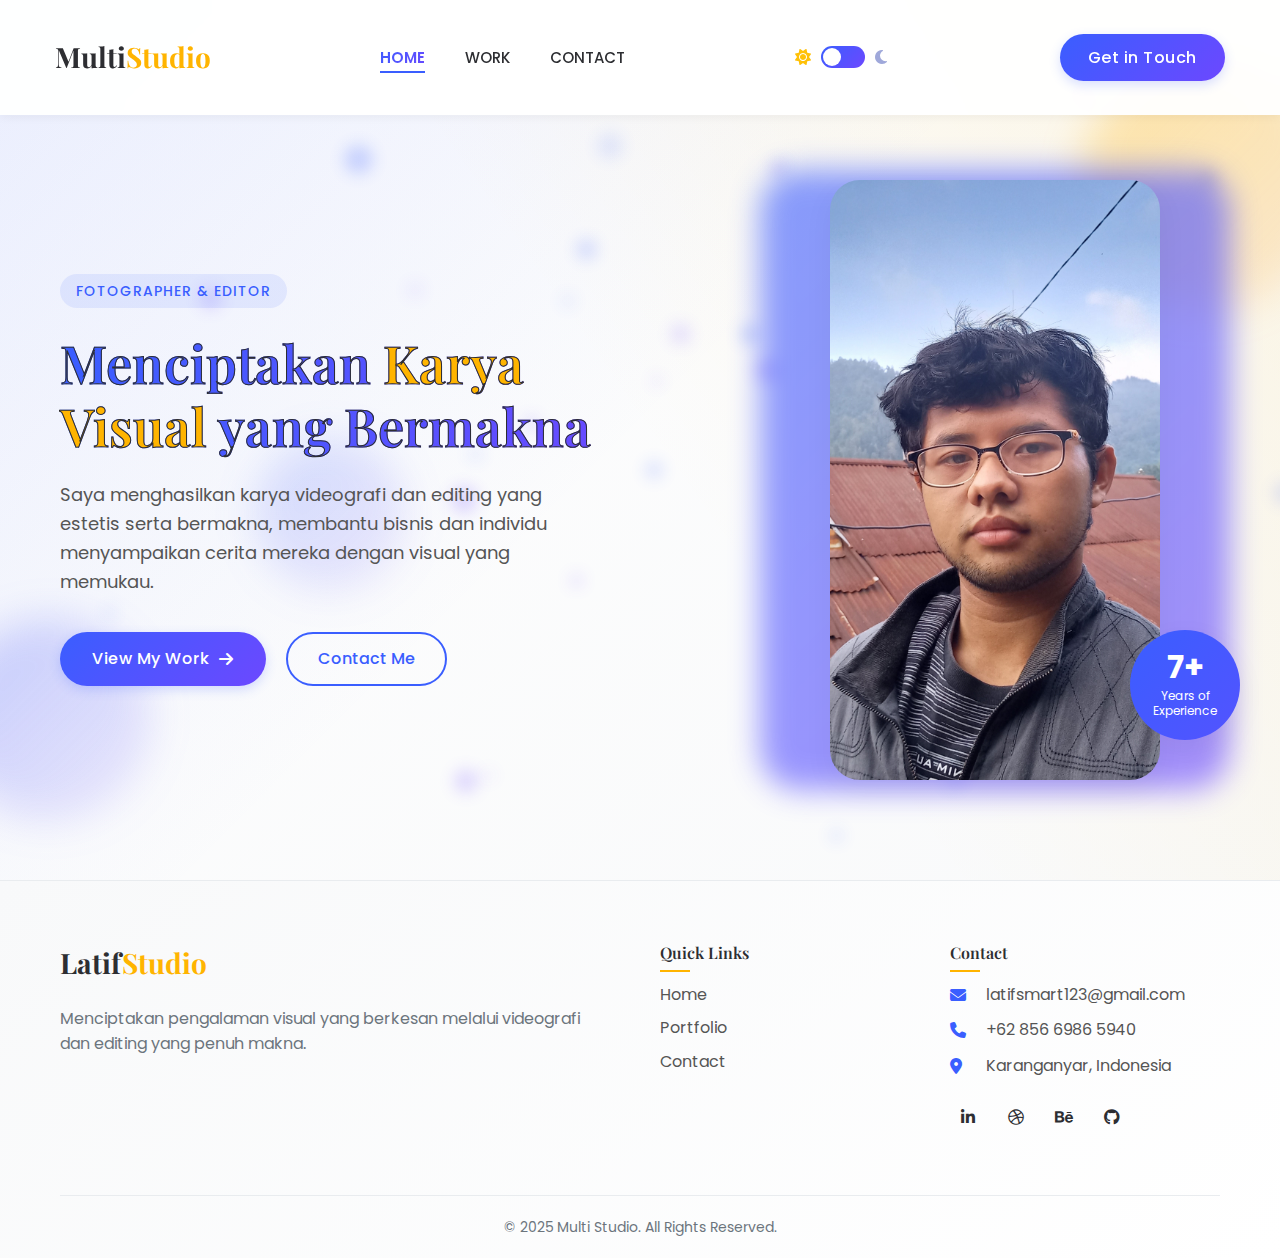
==== commit b5d2f08c: "update repo" ====
--- a/index.html
+++ b/index.html
@@ -3,7 +3,7 @@
   <head>
     <meta charset="UTF-8" />
     <meta name="viewport" content="width=device-width, initial-scale=1.0" />
-    <title>Latif | UI/UX Designer & Developer</title>
+    <title>Latif | Videogrpahy and Editor</title>
     <link rel="stylesheet" href="style.css" />
     <link
       rel="stylesheet"
@@ -15,7 +15,7 @@
     />
     <meta
       name="description"
-      content="Latif - UI/UX Designer and Developer Portfolio. Creating digital experiences that matter."
+      content="Latif - Videogrpahy and Editor Portfolio. Creating digital experiences that matter."
     />
     <script src="script.js" defer></script>
   </head>
@@ -81,16 +81,17 @@
         <div class="container">
           <div class="hero-content">
             <div class="hero-text">
-              <span class="subtitle">UI/UX DESIGNER & DEVELOPER</span>
+              <span class="subtitle">FOTOGRAPHER & EDITOR</span>
               <h1>
-                Creating Digital <span class="accent">Experiences</span> That
-                Matter
+                Menciptakan <span class="accent">Karya Visual</span> yang
+                Bermakna
               </h1>
               <p>
-                I craft elegant, user-centered digital solutions that combine
-                aesthetic appeal with functional excellence, helping businesses
-                connect with their audience effectively.
+                Saya menghasilkan karya videografi dan editing yang estetis
+                serta bermakna, membantu bisnis dan individu menyampaikan cerita
+                mereka dengan visual yang memukau.
               </p>
+
               <div class="hero-cta">
                 <a href="portfolio.html" class="primary-button">
                   View My Work <i class="fas fa-arrow-right"></i>
@@ -125,8 +126,8 @@
               >
             </div>
             <p>
-              Creating memorable digital experiences through thoughtful design
-              and development.
+              Menciptakan pengalaman visual yang berkesan melalui videografi dan
+              editing yang penuh makna.
             </p>
           </div>
           <div class="footer-links-container">
--- a/style.css
+++ b/style.css
@@ -1387,11 +1387,25 @@
 
 /* Header Section */
 .page-header {
-  background: var(--gradient-background);
-  padding: 100px 0 60px;
+  position: relative;
+  padding: 150px 0; /* Tambahkan padding atas dan bawah */
   text-align: center;
-  position: relative;
-  overflow: hidden;
+  color: var(--text-color);
+}
+
+.page-header .section-header {
+  position: relative;
+  z-index: 1;
+}
+
+.page-header .section-title {
+  font-size: 48px;
+  margin-bottom: 20px;
+}
+
+.page-header p {
+  font-size: 18px;
+  color: var(--text-muted);
 }
 
 .page-header:before {
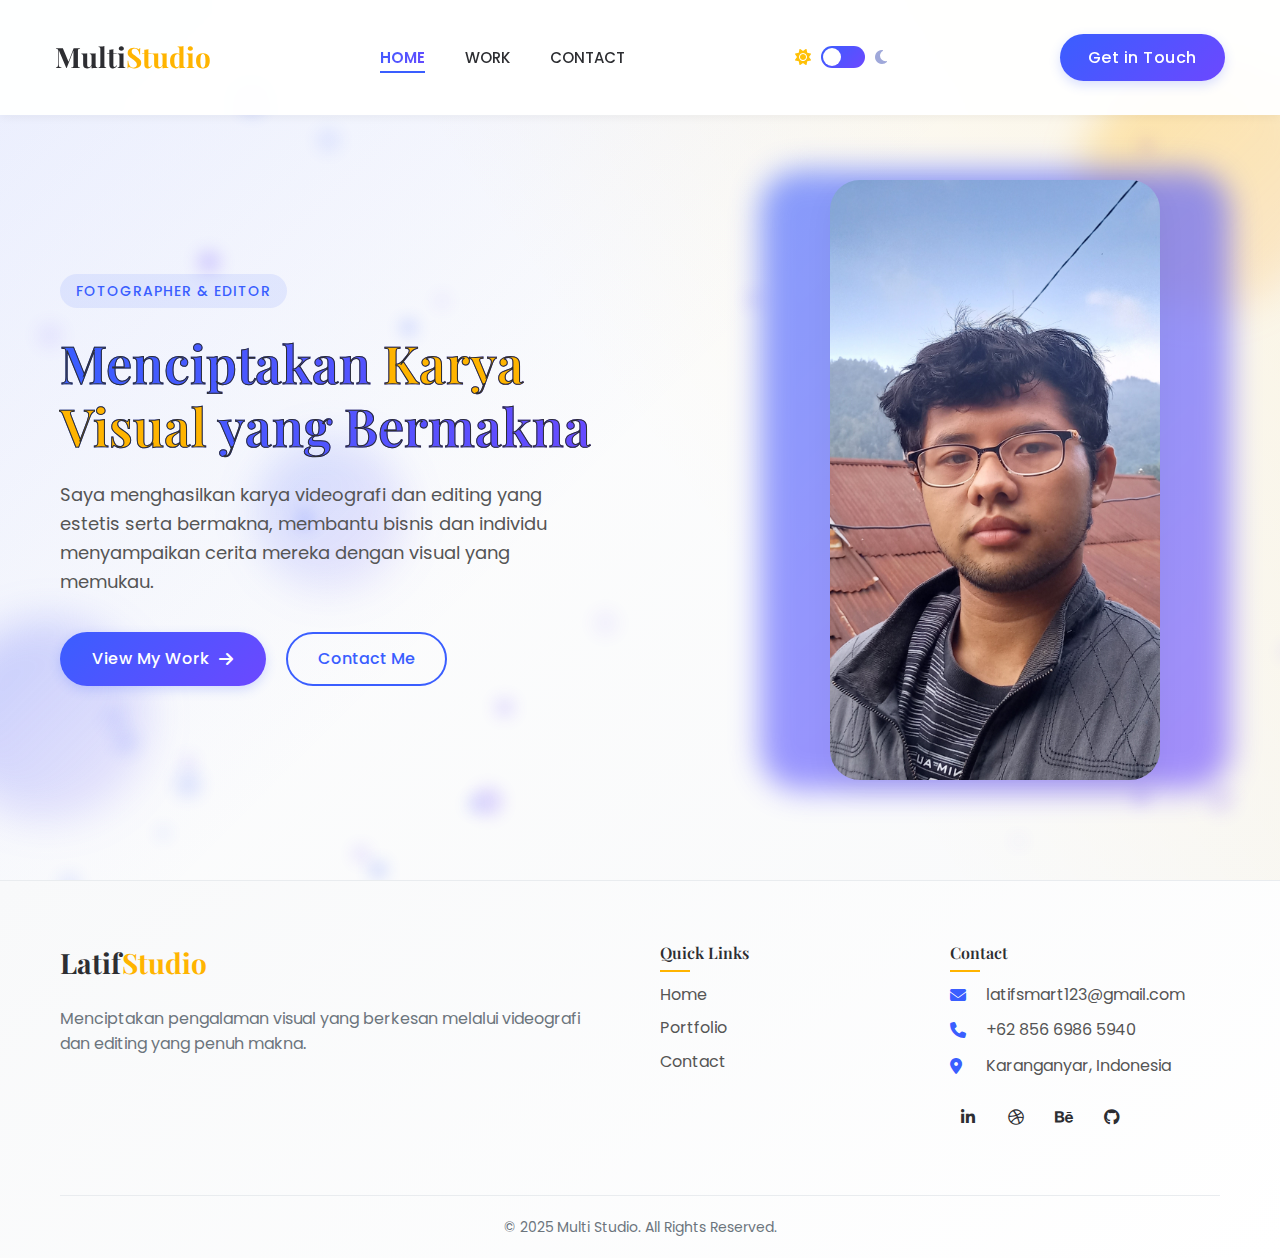
==== commit 56219a52: "edited port" ====
--- a/index.html
+++ b/index.html
@@ -106,10 +106,6 @@
                 alt="Latif Profile"
                 class="profile-img"
               />
-              <div class="experience-badge">
-                <span class="years">7+</span>
-                <span class="text">Years of<br />Experience</span>
-              </div>
             </div>
           </div>
         </div>
--- a/style.css
+++ b/style.css
@@ -2291,3 +2291,49 @@
     pointer-events: none !important;
   }
 }
+
+/* Filter Portfolio Without JavaScript */
+input[type="radio"] {
+  display: none;
+}
+
+.filter-btn {
+  cursor: pointer;
+  padding: 10px 20px;
+  margin: 5px;
+  background-color: var(--light-bg);
+  border: 1px solid var(--border-color);
+  border-radius: var(--border-radius);
+  transition: var(--transition);
+}
+
+input[type="radio"]:checked + .filter-btn {
+  background-color: var(--primary-color);
+  color: white;
+}
+
+.portfolio-item {
+  display: none;
+}
+
+#filter-all:checked ~ .portfolio-grid .portfolio-item {
+  display: block;
+}
+
+#filter-dakwah:checked
+  ~ .portfolio-grid
+  .portfolio-item[data-category="dakwah"] {
+  display: block;
+}
+
+#filter-dokumentasi:checked
+  ~ .portfolio-grid
+  .portfolio-item[data-category="dokumentasi"] {
+  display: block;
+}
+
+#filter-project:checked
+  ~ .portfolio-grid
+  .portfolio-item[data-category="project"] {
+  display: block;
+}
